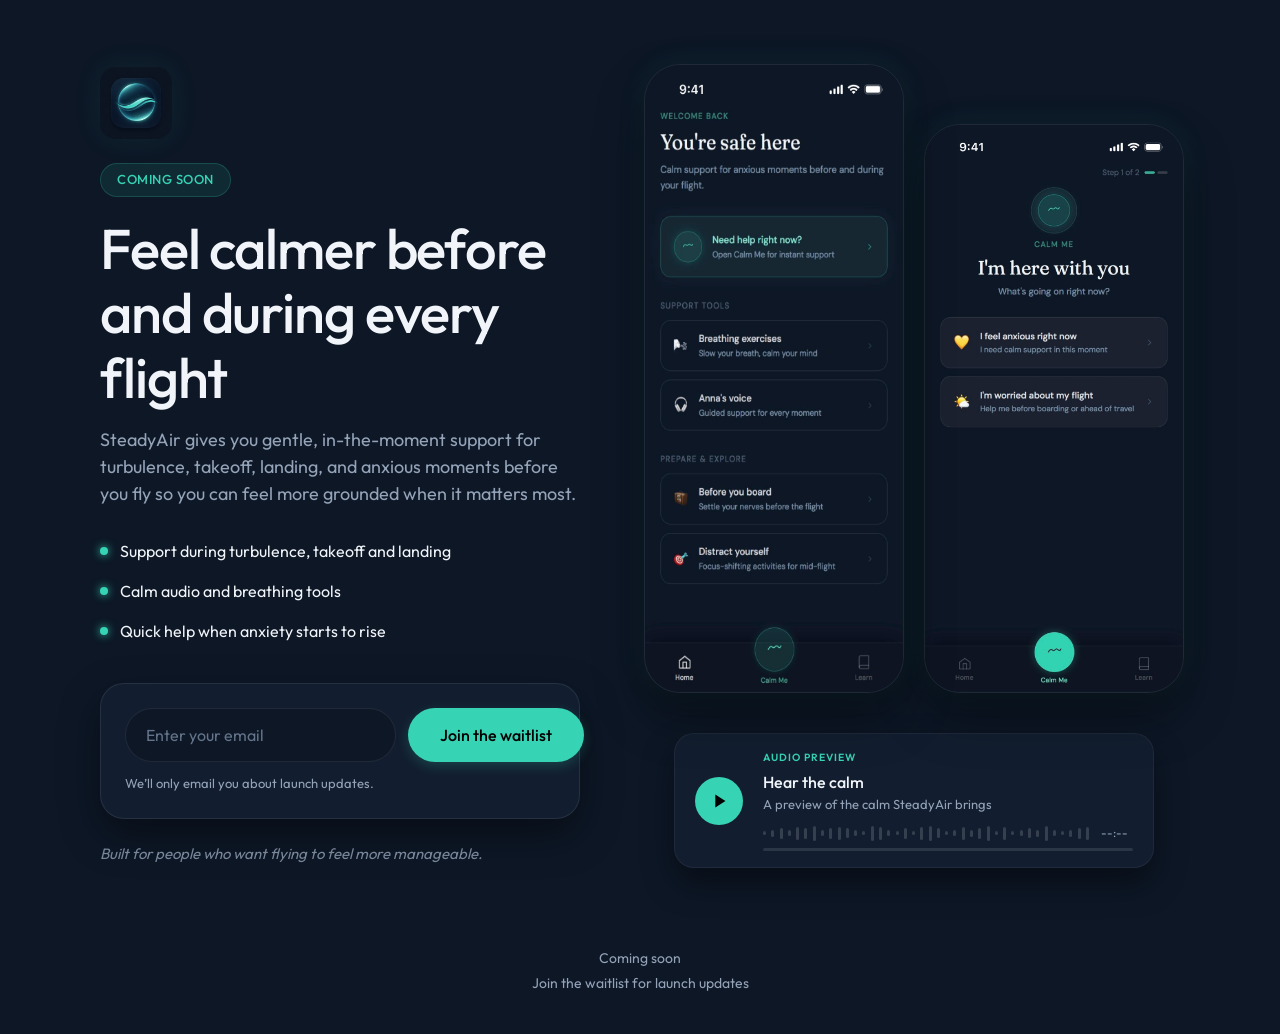
==== index.html @ 243802ed "Add files via upload" ====
<!DOCTYPE html>
<html lang="en">
<head>
    <meta charset="UTF-8">
    <meta name="viewport" content="width=device-width, initial-scale=1.0">
    <title>SteadyAir | Coming Soon</title>
    <meta name="description" content="Calm support for fear of flying. Join the waitlist for launch updates.">
    <link href="https://fonts.googleapis.com/css2?family=Outfit:wght@300;400;500;600&display=swap" rel="stylesheet">
    <link rel="stylesheet" href="style.css">
    <link rel="icon" type="image/png" href="assets/logo.png">
</head>
<body>
    <div class="page-wrapper">
        <main class="main-content">
            <section class="hero-content">
                <img src="assets/logo.png" alt="SteadyAir Logo" class="logo">
                <span class="badge">Coming soon</span>
                <h1>Feel calmer before and during every flight</h1>
                <p class="subtitle">SteadyAir gives you gentle, in-the-moment support for turbulence, takeoff, landing, and anxious moments before you fly so you can feel more grounded when it matters most.</p>
                
                <div class="feature-highlights">
                    <div class="feature-item" id="feature-support">
                        <div class="dot"></div>
                        <span>Support during turbulence, takeoff and landing</span>
                    </div>
                    <div class="feature-item">
                        <div class="dot"></div>
                        <span>Calm audio and breathing tools</span>
                    </div>
                    <div class="feature-item">
                        <div class="dot"></div>
                        <span>Quick help when anxiety starts to rise</span>
                    </div>
                </div>

                <div class="waitlist-card">
                    <form class="waitlist-form" name="Waitlist" method="POST" data-netlify="true">
                        <input type="email" name="email" placeholder="Enter your email" required class="email-input">
                        <button type="submit" class="btn btn-primary">Join the waitlist</button>
                    </form>
                    <p class="privacy-text">We’ll only email you about launch updates.</p>
                </div>
                
                <p class="trust-copy">Built for people who want flying to feel more manageable.</p>
            </section>
            
            <section class="hero-visual">
                <div class="mockup-container">
                    <img src="assets/app-preview-1.png" alt="SteadyAir App Preview - Calm Support" class="app-mockup">
                    <img src="assets/app-preview-2.png" alt="SteadyAir App Preview - Grounding Exercises" class="app-mockup offset">
                </div>
                
                <div class="audio-preview-card" id="audioCard">
                    <audio id="steadyAudio" crossorigin="anonymous" preload="metadata" src="https://raw.githubusercontent.com/f748y5mxq8-web/Anna.audio/main/anna%20update2.mp3"></audio>
                    
                    <button class="play-btn" id="previewPlayBtn" aria-label="Play audio preview">
                        <svg viewBox="0 0 24 24" width="22" height="22" fill="currentColor">
                            <path d="M8 5v14l11-7z" id="playIconPath"/>
                        </svg>
                    </button>
                    
                    <div class="audio-details">
                        <div class="audio-text">
                            <span class="audio-label">AUDIO PREVIEW</span>
                            <h4>Hear the calm</h4>
                            <p>A preview of the calm SteadyAir brings</p>
                        </div>
                        
                        <div class="audio-track">
                            <div class="audio-visualizer" id="audioVisualizer">
                                <span class="bar"></span><span class="bar"></span><span class="bar"></span><span class="bar"></span><span class="bar"></span>
                                <span class="bar"></span><span class="bar"></span><span class="bar"></span><span class="bar"></span><span class="bar"></span>
                                <span class="bar"></span><span class="bar"></span><span class="bar"></span><span class="bar"></span><span class="bar"></span>
                                <span class="bar"></span><span class="bar"></span><span class="bar"></span><span class="bar"></span><span class="bar"></span>
                                <span class="bar"></span><span class="bar"></span><span class="bar"></span><span class="bar"></span><span class="bar"></span>
                                <span class="bar"></span><span class="bar"></span><span class="bar"></span><span class="bar"></span><span class="bar"></span>
                                <span class="bar"></span><span class="bar"></span><span class="bar"></span><span class="bar"></span><span class="bar"></span>
                                <span class="bar"></span><span class="bar"></span><span class="bar"></span><span class="bar"></span><span class="bar"></span>
                            </div>
                            <span class="audio-time" id="audioTimeDisplay">--:--</span>
                        </div>
                        <div class="audio-progress-bar">
                            <div class="audio-progress-fill" id="audioProgress"></div>
                        </div>
                    </div>
                </div>
            </section>
        </main>
        
        <footer class="footer">
            <p>Coming soon</p>
            <p>Join the waitlist for launch updates</p>
        </footer>
    <div class="exit-modal-overlay" id="exitModal">
        <div class="exit-modal-card">
            <h3>Before you go</h3>
            <p>Be first to know when SteadyAir launches.</p>
            <form class="exit-form-wrapper" name="Exit Intent" method="POST" data-netlify="true">
                <input type="email" name="email" placeholder="Enter your email" required>
                <button type="submit" class="btn btn-primary">Join the waitlist</button>
            </form>
            <button class="btn-not-now" id="btnNotNow">Not now</button>
        </div>
    </div>

    <script>
        const playBtn = document.getElementById('previewPlayBtn');
        const playIconPath = document.getElementById('playIconPath');
        const progressFill = document.getElementById('audioProgress');
        const audioEl = document.getElementById('steadyAudio');
        const timeDisplay = document.getElementById('audioTimeDisplay');
        const audioCard = document.getElementById('audioCard');
        const visualizerBars = document.querySelectorAll('#audioVisualizer .bar');

        let audioCtx;
        let analyser;
        let dataArray;
        let isAudioSetup = false;

        function initAudio() {
            if (isAudioSetup) return;
            audioCtx = new (window.AudioContext || window.webkitAudioContext)();
            analyser = audioCtx.createAnalyser();
            analyser.fftSize = 128; 
            analyser.smoothingTimeConstant = 0.85; 

            const source = audioCtx.createMediaElementSource(audioEl);
            source.connect(analyser);
            analyser.connect(audioCtx.destination);

            dataArray = new Uint8Array(analyser.frequencyBinCount);
            isAudioSetup = true;
            renderVisualizer();
        }

        function renderVisualizer() {
            requestAnimationFrame(renderVisualizer);
            if (!analyser || audioEl.paused) return;

            analyser.getByteFrequencyData(dataArray);
            const numBars = visualizerBars.length;
            const binStep = Math.max(1, Math.floor(30 / numBars)); 

            for (let i = 0; i < numBars; i++) {
                const dataVal = dataArray[i * binStep] || 0;
                const percent = Math.min(dataVal / 180, 1) ** 0.9;
                const minHeight = 4;
                const maxHeight = 28;
                const scaledHeight = minHeight + (percent * (maxHeight - minHeight));
                
                visualizerBars[i].style.height = `${scaledHeight}px`;
            }
        }

        function resetVisualizer() {
            visualizerBars.forEach(bar => bar.style.height = '');
        }

        // Gracefully format remaining audio playback seconds
        function formatTime(seconds) {
            if (isNaN(seconds) || !isFinite(seconds)) return "--:--";
            const m = Math.floor(seconds / 60);
            const s = Math.floor(seconds % 60);
            return m + ':' + (s < 10 ? '0' : '') + s;
        }

        // Set duration display initially upon grabbing audio metadata
        audioEl.addEventListener('loadedmetadata', () => {
            timeDisplay.textContent = formatTime(audioEl.duration);
        });

        // Continuously update progress bar UI and remaining playback time string
        audioEl.addEventListener('timeupdate', () => {
            if (audioEl.duration) {
                const progressPercent = (audioEl.currentTime / audioEl.duration) * 100;
                progressFill.style.width = progressPercent + '%';
                
                const remaining = audioEl.duration - audioEl.currentTime;
                timeDisplay.textContent = formatTime(Math.max(0, remaining));
            }
        });

        // Trigger UI reset when preview stream finishes
        audioEl.addEventListener('ended', () => {
            playIconPath.setAttribute('d', 'M8 5v14l11-7z');
            progressFill.style.width = '0%';
            timeDisplay.textContent = formatTime(audioEl.duration);
            audioCard.classList.remove('playing');
            resetVisualizer();
        });

        // Handle Play/Pause toggles correctly 
        playBtn.addEventListener('click', () => {
            initAudio();
            if (audioCtx && audioCtx.state === 'suspended') {
                audioCtx.resume();
            }

            if (audioEl.paused) {
                audioEl.play();
                // Update shape to "Pause" icon & trigger visualizer animations
                playIconPath.setAttribute('d', 'M6 19h4V5H6v14zm8-14v14h4V5h-4z');
                audioCard.classList.add('playing');
            } else {
                audioEl.pause();
                // Update shape to "Play" icon & pause animations
                playIconPath.setAttribute('d', 'M8 5v14l11-7z');
                audioCard.classList.remove('playing');
                resetVisualizer();
            }
        });

        // Exit Intent Modal Logic
        const exitModal = document.getElementById('exitModal');
        const btnNotNow = document.getElementById('btnNotNow');
        
        const showExitModal = () => {
            if (!sessionStorage.getItem('steadyAirExitShown')) {
                exitModal.classList.add('show');
                sessionStorage.setItem('steadyAirExitShown', 'true');
            }
        };

        const hideExitModal = () => {
            exitModal.classList.remove('show');
        };

        // Trigger intercept on smooth desktop mouse leave out of the top page frame  
        document.addEventListener('mouseleave', (e) => {
            if (e.clientY < 5) {
                showExitModal();
            }
        });

        // Gentle close flows
        btnNotNow.addEventListener('click', hideExitModal);
        exitModal.addEventListener('click', (e) => {
            // allows closing when user taps the blurry background overlay
            if (e.target === exitModal) {
                hideExitModal();
            }
        });
    </script>
</body>
</html>
---- style.css ----
/* RESET & CSS VARIABLES */
:root {
    --bg-main: #0D1726;
    --bg-card: #121E30;
    --text-main: #F1F5F9;
    --text-muted: #94A3B8;
    --accent: #36D3B4;
    --accent-hover: #2BB59A;
    --border: rgba(255, 255, 255, 0.08);
    
    --font-family: 'Outfit', -apple-system, BlinkMacSystemFont, sans-serif;
    
    --radius-md: 16px;
    --radius-lg: 24px;
    --radius-pill: 100px;
    
    --shadow-soft: 0 16px 40px rgba(0, 0, 0, 0.4);
    --shadow-glow: 0 0 30px rgba(54, 211, 180, 0.08);
}

* {
    margin: 0;
    padding: 0;
    box-sizing: border-box;
}

body {
    font-family: var(--font-family);
    background-color: var(--bg-main);
    color: var(--text-main);
    line-height: 1.5;
    -webkit-font-smoothing: antialiased;
    min-height: 100vh;
}

.page-wrapper {
    display: flex;
    flex-direction: column;
    align-items: center;
    max-width: 1280px;
    margin: 0 auto;
    padding: 40px 20px 32px;
    min-height: 100vh;
}

@media (min-width: 768px) {
    .page-wrapper {
        padding: 56px 32px 40px;
    }
}

@media (min-width: 992px) {
    .page-wrapper {
        padding: 64px 24px 40px;
    }
}

/* MAIN CONTENT */
.main-content {
    display: grid;
    grid-template-columns: 1fr;
    gap: 48px;
    width: 100%;
    max-width: 1080px;
    align-items: center;
    margin: auto 0;
}

@media (min-width: 992px) {
    .main-content {
        grid-template-columns: 1fr 1fr;
        gap: 64px;
    }
}

/* HERO LEFT COLUMN */
.hero-content {
    display: flex;
    flex-direction: column;
    align-items: center;
    text-align: center;
}

@media (min-width: 992px) {
    .hero-content {
        align-items: flex-start;
        text-align: left;
    }
}

.logo {
    width: 72px;
    height: 72px;
    border-radius: 16px;
    box-shadow: var(--shadow-glow);
    object-fit: cover;
    margin-bottom: 24px;
}

.badge {
    background-color: rgba(54, 211, 180, 0.1);
    color: var(--accent);
    padding: 6px 16px;
    border-radius: var(--radius-pill);
    font-size: 0.8125rem;
    font-weight: 500;
    margin-bottom: 20px;
    letter-spacing: 0.5px;
    text-transform: uppercase;
    border: 1px solid rgba(54, 211, 180, 0.2);
}

h1 {
    font-size: 2.25rem;
    font-weight: 500;
    margin-bottom: 16px;
    line-height: 1.15;
    letter-spacing: -0.02em;
}

@media (min-width: 500px) {
    h1 {
        font-size: 2.75rem;
    }
}

@media (min-width: 992px) {
    h1 {
        font-size: 3.5rem;
    }
}

.subtitle {
    font-size: 1.125rem;
    color: var(--text-muted);
    margin-bottom: 32px;
    max-width: 500px;
}

/* FEATURE HIGHLIGHTS */
.feature-highlights {
    display: flex;
    flex-direction: column;
    align-items: flex-start; /* Keep items flush left sequentially */
    gap: 16px;
    width: fit-content; /* Ensure block boundary hugs the list natively */
    max-width: 480px;
    margin: 0 auto 40px; /* Center the entire bounding box perfectly */
}

@media (min-width: 992px) {
    .feature-highlights {
        align-items: flex-start;
        margin: 0 0 40px 0;
    }
}

.feature-item {
    display: flex;
    align-items: center;
    justify-content: flex-start; /* Secure left-align flush for bullets */
    text-align: left;
    gap: 12px;
}

@media (max-width: 991px) {
    #feature-support {
        order: 3;
    }
}

@media (min-width: 992px) {
    .feature-item {
        justify-content: flex-start;
        text-align: left;
    }
}

.dot {
    width: 8px;
    height: 8px;
    background-color: var(--accent);
    border-radius: 50%;
    box-shadow: 0 0 8px var(--accent);
    flex-shrink: 0;
}

.feature-item span {
    font-size: 1rem;
    color: var(--text-main);
}

/* WAITLIST FORM */
.waitlist-card {
    background-color: var(--bg-card);
    padding: 24px;
    border-radius: var(--radius-lg);
    border: 1px solid var(--border);
    width: 100%;
    max-width: 480px;
    margin: 0 auto 24px; /* Centers card perfectly */
    box-shadow: var(--shadow-soft);
    text-align: center; /* Enforce text center */
}

@media (min-width: 992px) {
    .waitlist-card {
        text-align: left;
    }
}

.waitlist-form {
    display: flex;
    flex-direction: column;
    gap: 12px;
    margin-bottom: 12px;
}

@media (min-width: 500px) {
    .waitlist-form {
        flex-direction: row;
    }
}

.email-input {
    flex-grow: 1;
    background-color: var(--bg-main);
    border: 1px solid var(--border);
    color: var(--text-main);
    padding: 16px 20px;
    border-radius: var(--radius-pill);
    font-family: var(--font-family);
    font-size: 1rem;
    outline: none;
    transition: border-color 0.3s;
}

.email-input:focus {
    border-color: var(--accent);
}

.email-input::placeholder {
    color: #64748B;
}

.btn {
    padding: 16px 32px;
    border-radius: var(--radius-pill);
    font-size: 1rem;
    font-weight: 500;
    font-family: var(--font-family);
    cursor: pointer;
    border: none;
    transition: all 0.3s ease;
    white-space: nowrap;
}

.btn-primary {
    background-color: var(--accent);
    color: #000000;
    box-shadow: 0 4px 12px rgba(54, 211, 180, 0.2);
}

.btn-primary:hover {
    background-color: var(--accent-hover);
    transform: translateY(-2px);
    box-shadow: 0 6px 16px rgba(54, 211, 180, 0.3);
}

.privacy-text {
    font-size: 0.8125rem;
    color: var(--text-muted);
}

.trust-copy {
    font-size: 0.9375rem;
    color: var(--text-muted);
    font-style: italic;
    opacity: 0.8;
}

/* RIGHT COLUMN VISUALS */
.hero-visual {
    display: flex;
    flex-direction: column;
    align-items: center;
    position: relative;
    width: 100%;
}

/* AUDIO PREVIEW CARD */
.audio-preview-card {
    background-color: var(--bg-card);
    padding: 16px 20px;
    border-radius: 20px;
    border: 1px solid rgba(255, 255, 255, 0.05); /* very subtle */
    margin-top: 40px;
    width: 100%;
    max-width: 480px; /* Widened to natively match and anchor against waitlist left form boundaries natively */
    box-shadow: 0 16px 32px rgba(0,0,0,0.4);
    display: flex;
    flex-direction: row; 
    align-items: center;
    gap: 20px;
    transition: box-shadow 0.3s, border-color 0.3s;
}

.audio-preview-card.playing {
    box-shadow: 0 16px 40px rgba(54, 211, 180, 0.15); /* subtle glow when active */
    border-color: rgba(54, 211, 180, 0.3);
}

.play-btn {
    width: 48px;
    height: 48px;
    border-radius: 50%;
    background-color: var(--accent);
    color: #000;
    border: none;
    display: flex;
    align-items: center;
    justify-content: center;
    cursor: pointer;
    transition: transform 0.2s, background-color 0.2s, box-shadow 0.2s;
    flex-shrink: 0;
}

.audio-preview-card.playing .play-btn {
    box-shadow: 0 0 12px var(--accent);
}

.play-btn:hover {
    transform: scale(1.05);
    background-color: var(--accent-hover);
}

.audio-details {
    display: flex;
    flex-direction: column;
    flex-grow: 1;
    overflow: hidden;
}

.audio-text {
    margin-bottom: 12px;
}

.audio-label {
    font-size: 0.65rem;
    font-weight: 600;
    color: var(--accent);
    letter-spacing: 1px;
    display: block;
    margin-bottom: 4px;
}

.audio-text h4 {
    font-size: 1rem;
    font-weight: 500;
    margin-bottom: 2px;
    color: var(--text-main);
}

.audio-text p {
    font-size: 0.8125rem;
    color: var(--text-muted);
    line-height: 1.3;
}

.audio-track {
    display: flex;
    align-items: center;
    gap: 12px;
    margin-bottom: 6px;
}

/* Audio Mobile Centering */
@media (max-width: 600px) {
    .audio-preview-card {
        flex-direction: column;
        text-align: center;
        padding: 24px;
        gap: 16px;
    }
    .audio-details {
        align-items: center;
        width: 100%;
    }
    .audio-track {
        width: 100%;
    }
    .audio-progress-bar {
        width: 100%;
    }
}

.audio-visualizer {
    display: flex;
    align-items: center;
    justify-content: space-between; /* Stretches nodes natively utilizing available flex bounds */
    height: 16px;
    flex-grow: 1;
    gap: 2px;
}

.bar {
    width: 3px;
    flex-shrink: 0;
    background-color: rgba(255, 255, 255, 0.15);
    border-radius: 2px;
    transition: height 0.1s ease, background-color 0.2s;
    height: 4px; 
}

.bar:nth-child(2n) { height: 7px; }
.bar:nth-child(3n) { height: 11px; }
.bar:nth-child(4n) { height: 6px; }
.bar:nth-child(5n) { height: 13px; }
.bar:nth-child(7n) { height: 15px; }
.bar:nth-child(11n) { height: 10px; }

.audio-preview-card.playing .bar {
    background-color: var(--accent);
    /* JS Web Audio API overrides heights seamlessly */
}

.audio-time {
    font-size: 0.75rem;
    color: var(--text-muted);
    font-variant-numeric: tabular-nums;
    min-width: 32px;
}

.audio-progress-bar {
    width: 100%;
    height: 3px;
    background-color: rgba(255, 255, 255, 0.1);
    border-radius: 2px;
    overflow: hidden;
}

.audio-progress-fill {
    height: 100%;
    width: 0%;
    background-color: var(--accent);
    border-radius: 2px;
    transition: width 0.1s linear;
}

.mockup-container {
    display: flex;
    justify-content: center;
    gap: 20px;
    position: relative;
    max-width: 100%;
}

/* EXIT INTENT MODAL */
.exit-modal-overlay {
    position: fixed;
    top: 0;
    left: 0;
    width: 100vw;
    height: 100vh;
    background-color: rgba(13, 23, 38, 0.85); /* Deep navy blur filter overlay */
    backdrop-filter: blur(12px);
    -webkit-backdrop-filter: blur(12px);
    z-index: 1000;
    display: flex;
    align-items: center;
    justify-content: center;
    opacity: 0;
    visibility: hidden;
    transition: opacity 0.4s ease, visibility 0.4s ease;
}

.exit-modal-overlay.show {
    opacity: 1;
    visibility: visible;
}

.exit-modal-card {
    background-color: var(--bg-card);
    padding: 40px;
    border-radius: 24px;
    border: 1px solid rgba(255, 255, 255, 0.08); /* slight glassmorphism */
    max-width: 400px;
    width: 90%;
    box-shadow: 0 32px 64px rgba(0,0,0,0.6), 0 0 40px rgba(54, 211, 180, 0.08);
    text-align: center;
    transform: translateY(24px) scale(0.96);
    transition: transform 0.4s cubic-bezier(0.175, 0.885, 0.32, 1.275);
}

.exit-modal-overlay.show .exit-modal-card {
    transform: translateY(0) scale(1);
}

.exit-modal-card h3 {
    font-size: 1.5rem;
    color: var(--text-main);
    margin-bottom: 12px;
}

.exit-modal-card p {
    font-size: 1rem;
    color: var(--text-muted);
    margin-bottom: 32px;
    line-height: 1.4;
}

.exit-form-wrapper {
    display: flex;
    flex-direction: column;
    gap: 16px;
}

.exit-form-wrapper input {
    width: 100%;
    padding: 16px 24px;
    border-radius: var(--radius-pill);
    border: 1px solid var(--border);
    background-color: rgba(255, 255, 255, 0.03);
    color: var(--text-main);
    font-size: 1rem;
    transition: border-color var(--transition-fast), background-color var(--transition-fast);
}

.exit-form-wrapper input:focus {
    outline: none;
    border-color: var(--accent);
    background-color: rgba(255, 255, 255, 0.06);
}

.exit-form-wrapper button[type="submit"] {
    width: 100%;
    justify-content: center;
}

.btn-not-now {
    margin-top: 24px;
    background: none;
    border: none;
    color: var(--text-muted);
    font-size: 0.9375rem;
    cursor: pointer;
    transition: color 0.2s, background-color 0.2s;
    padding: 8px 24px;
    border-radius: var(--radius-pill);
}

.btn-not-now:hover {
    color: var(--text-main);
    background-color: rgba(255,255,255,0.05);
}

.app-mockup {
    width: 230px;
    height: auto;
    border-radius: 32px;
    box-shadow: 0 24px 48px rgba(0, 0, 0, 0.4), var(--shadow-glow);
    border: 1px solid rgba(255, 255, 255, 0.08); /* Thin premium stroke instead of bulky solid border */
    z-index: 2;
    display: block;
}

.app-mockup.offset {
    margin-top: 60px;
    z-index: 1;
}

@media (min-width: 992px) {
    .app-mockup {
        width: 260px;
        border-radius: 36px;
    }
}

@media (max-width: 600px) {
    .app-mockup {
        width: 160px;
        border-radius: 20px;
    }
    .app-mockup.offset {
        margin-top: 40px;
    }
    .mockup-container {
        gap: 12px;
    }
}

@media (max-width: 380px) {
    .app-mockup {
        width: 140px;
    }
    .app-mockup.offset {
        margin-top: 32px;
    }
}

/* FOOTER */
.footer {
    margin-top: auto;
    padding-top: 80px;
    display: flex;
    flex-direction: column;
    align-items: center;
    gap: 4px;
    color: var(--text-muted);
    font-size: 0.875rem;
}
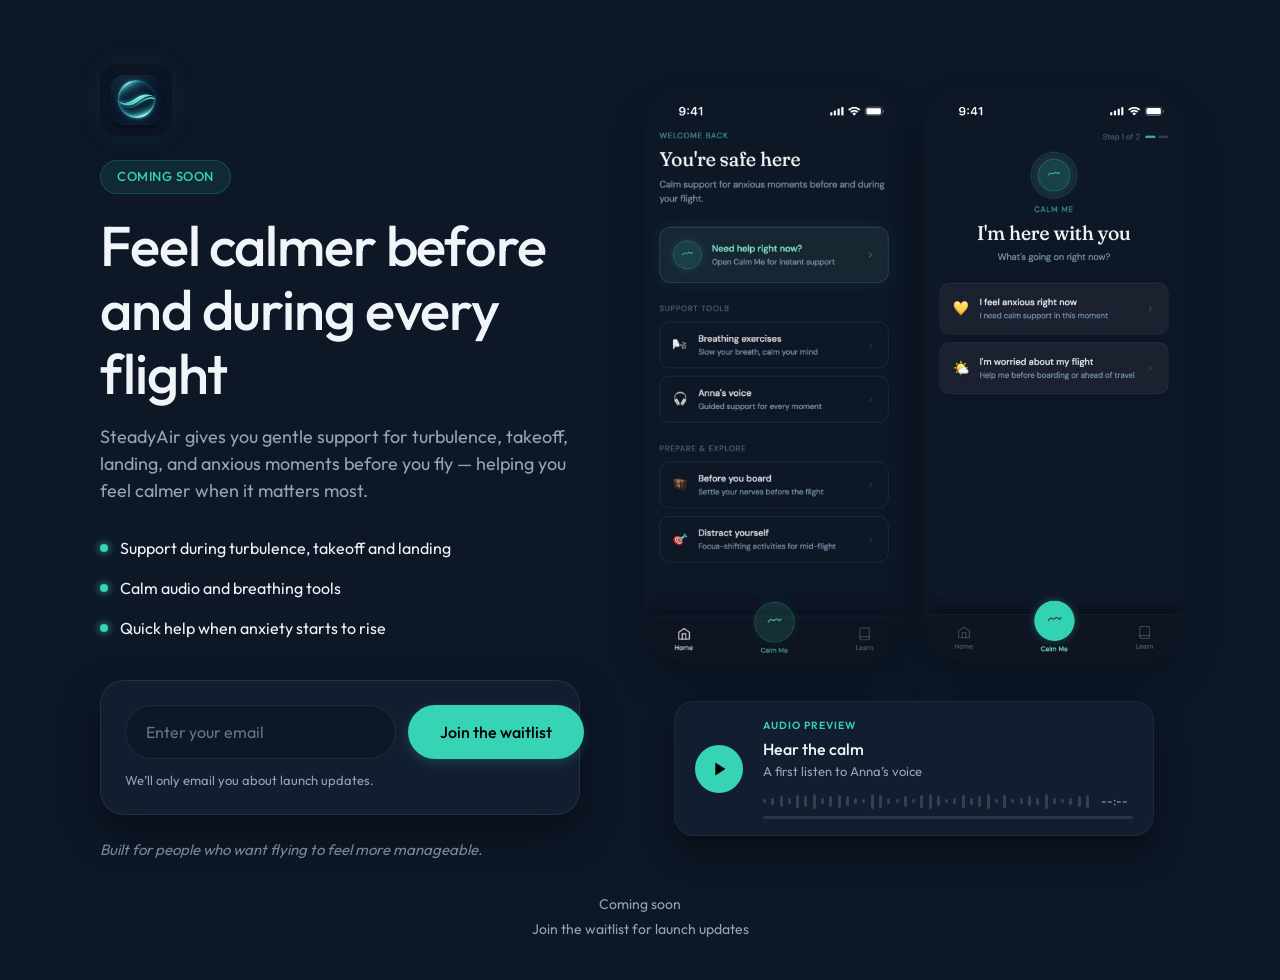
==== commit f0d9b910: "Add files via upload" ====
--- a/index.html
+++ b/index.html
@@ -5,6 +5,17 @@
     <meta name="viewport" content="width=device-width, initial-scale=1.0">
     <title>SteadyAir | Coming Soon</title>
     <meta name="description" content="Calm support for fear of flying. Join the waitlist for launch updates.">
+    
+    <!-- Open Graph / Social Sharing Meta Tags -->
+    <meta property="og:title" content="SteadyAir | Coming Soon">
+    <meta property="og:description" content="Calm support for fear of flying. Join the waitlist for launch updates.">
+    <meta property="og:image" content="https://steadyair.netlify.app/assets/logo.png">
+    <meta property="og:url" content="https://steadyair.netlify.app/">
+    
+    <meta name="twitter:card" content="summary_large_image">
+    <meta name="twitter:title" content="SteadyAir | Coming Soon">
+    <meta name="twitter:description" content="Calm support for fear of flying. Join the waitlist for launch updates.">
+    <meta name="twitter:image" content="https://steadyair.netlify.app/assets/logo.png">
     <link href="https://fonts.googleapis.com/css2?family=Outfit:wght@300;400;500;600&display=swap" rel="stylesheet">
     <link rel="stylesheet" href="style.css">
     <link rel="icon" type="image/png" href="assets/logo.png">
@@ -16,7 +27,7 @@
                 <img src="assets/logo.png" alt="SteadyAir Logo" class="logo">
                 <span class="badge">Coming soon</span>
                 <h1>Feel calmer before and during every flight</h1>
-                <p class="subtitle">SteadyAir gives you gentle, in-the-moment support for turbulence, takeoff, landing, and anxious moments before you fly so you can feel more grounded when it matters most.</p>
+                <p class="subtitle">SteadyAir gives you gentle support for turbulence, takeoff, landing, and anxious moments before you fly — helping you feel calmer when it matters most.</p>
                 
                 <div class="feature-highlights">
                     <div class="feature-item" id="feature-support">
@@ -34,7 +45,8 @@
                 </div>
 
                 <div class="waitlist-card">
-                    <form class="waitlist-form" name="Waitlist" method="POST" data-netlify="true">
+                    <form class="waitlist-form" name="Waitlist" method="POST" data-netlify="true" action="/success.html">
+                        <input type="hidden" name="form-name" value="Waitlist">
                         <input type="email" name="email" placeholder="Enter your email" required class="email-input">
                         <button type="submit" class="btn btn-primary">Join the waitlist</button>
                     </form>
@@ -63,7 +75,7 @@
                         <div class="audio-text">
                             <span class="audio-label">AUDIO PREVIEW</span>
                             <h4>Hear the calm</h4>
-                            <p>A preview of the calm SteadyAir brings</p>
+                            <p>A first listen to Anna’s voice</p>
                         </div>
                         
                         <div class="audio-track">
@@ -95,7 +107,8 @@
         <div class="exit-modal-card">
             <h3>Before you go</h3>
             <p>Be first to know when SteadyAir launches.</p>
-            <form class="exit-form-wrapper" name="Exit Intent" method="POST" data-netlify="true">
+            <form class="exit-form-wrapper" name="Waitlist" method="POST" data-netlify="true" action="/success.html">
+                <input type="hidden" name="form-name" value="Waitlist">
                 <input type="email" name="email" placeholder="Enter your email" required>
                 <button type="submit" class="btn btn-primary">Join the waitlist</button>
             </form>
--- a/style.css
+++ b/style.css
@@ -163,12 +163,6 @@
     gap: 12px;
 }
 
-@media (max-width: 991px) {
-    #feature-support {
-        order: 3;
-    }
-}
-
 @media (min-width: 992px) {
     .feature-item {
         justify-content: flex-start;
@@ -374,23 +368,28 @@
     margin-bottom: 6px;
 }
 
-/* Audio Mobile Centering */
+/* Compact Audio Preview on Mobile */
 @media (max-width: 600px) {
     .audio-preview-card {
-        flex-direction: column;
-        text-align: center;
-        padding: 24px;
+        flex-direction: row;
+        padding: 16px;
         gap: 16px;
+        margin-top: 32px;
     }
     .audio-details {
-        align-items: center;
+        align-items: flex-start;
+        text-align: left;
         width: 100%;
     }
-    .audio-track {
-        width: 100%;
-    }
-    .audio-progress-bar {
-        width: 100%;
+    .play-btn {
+        width: 44px;
+        height: 44px;
+    }
+    .audio-text h4 {
+        font-size: 0.9375rem;
+    }
+    .audio-text p {
+        font-size: 0.75rem;
     }
 }
 
@@ -557,32 +556,23 @@
 .app-mockup {
     width: 230px;
     height: auto;
-    border-radius: 32px;
-    box-shadow: 0 24px 48px rgba(0, 0, 0, 0.4), var(--shadow-glow);
-    border: 1px solid rgba(255, 255, 255, 0.08); /* Thin premium stroke instead of bulky solid border */
+    border-radius: 36px;
+    box-shadow: 0 20px 40px rgba(0, 0, 0, 0.2); /* Soft depth only, removed neon glow rim */
     z-index: 2;
     display: block;
 }
 
-.app-mockup.offset {
-    margin-top: 60px;
-    z-index: 1;
-}
-
 @media (min-width: 992px) {
     .app-mockup {
         width: 260px;
-        border-radius: 36px;
+        border-radius: 40px;
     }
 }
 
 @media (max-width: 600px) {
     .app-mockup {
         width: 160px;
-        border-radius: 20px;
-    }
-    .app-mockup.offset {
-        margin-top: 40px;
+        border-radius: 28px;
     }
     .mockup-container {
         gap: 12px;
@@ -593,15 +583,12 @@
     .app-mockup {
         width: 140px;
     }
-    .app-mockup.offset {
-        margin-top: 32px;
-    }
 }
 
 /* FOOTER */
 .footer {
     margin-top: auto;
-    padding-top: 80px;
+    padding-top: 32px;
     display: flex;
     flex-direction: column;
     align-items: center;
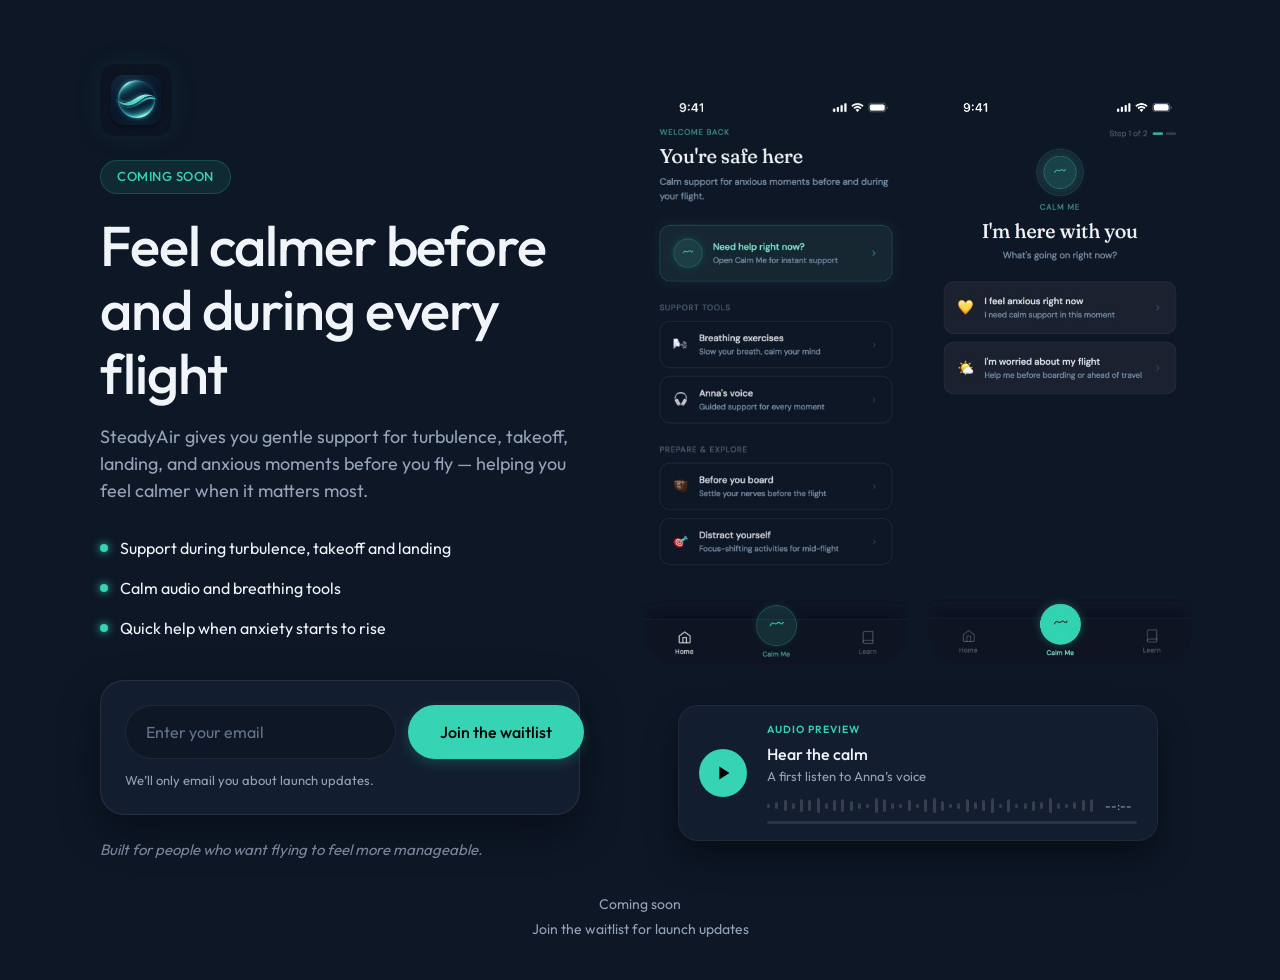
==== commit 88b4b7d9: "Add files via upload" ====
--- a/index.html
+++ b/index.html
@@ -59,7 +59,7 @@
             <section class="hero-visual">
                 <div class="mockup-container">
                     <img src="assets/app-preview-1.png" alt="SteadyAir App Preview - Calm Support" class="app-mockup">
-                    <img src="assets/app-preview-2.png" alt="SteadyAir App Preview - Grounding Exercises" class="app-mockup offset">
+                    <img src="assets/app-preview-2.png" alt="SteadyAir App Preview - Grounding Exercises" class="app-mockup">
                 </div>
                 
                 <div class="audio-preview-card" id="audioCard">
--- a/style.css
+++ b/style.css
@@ -554,25 +554,22 @@
 }
 
 .app-mockup {
-    width: 230px;
-    height: auto;
-    border-radius: 36px;
-    box-shadow: 0 20px 40px rgba(0, 0, 0, 0.2); /* Soft depth only, removed neon glow rim */
+    height: 520px;
+    width: auto;
+    object-fit: contain;
     z-index: 2;
     display: block;
 }
 
 @media (min-width: 992px) {
     .app-mockup {
-        width: 260px;
-        border-radius: 40px;
+        height: 580px;
     }
 }
 
 @media (max-width: 600px) {
     .app-mockup {
-        width: 160px;
-        border-radius: 28px;
+        height: 380px;
     }
     .mockup-container {
         gap: 12px;
@@ -581,7 +578,7 @@
 
 @media (max-width: 380px) {
     .app-mockup {
-        width: 140px;
+        height: 320px;
     }
 }
 
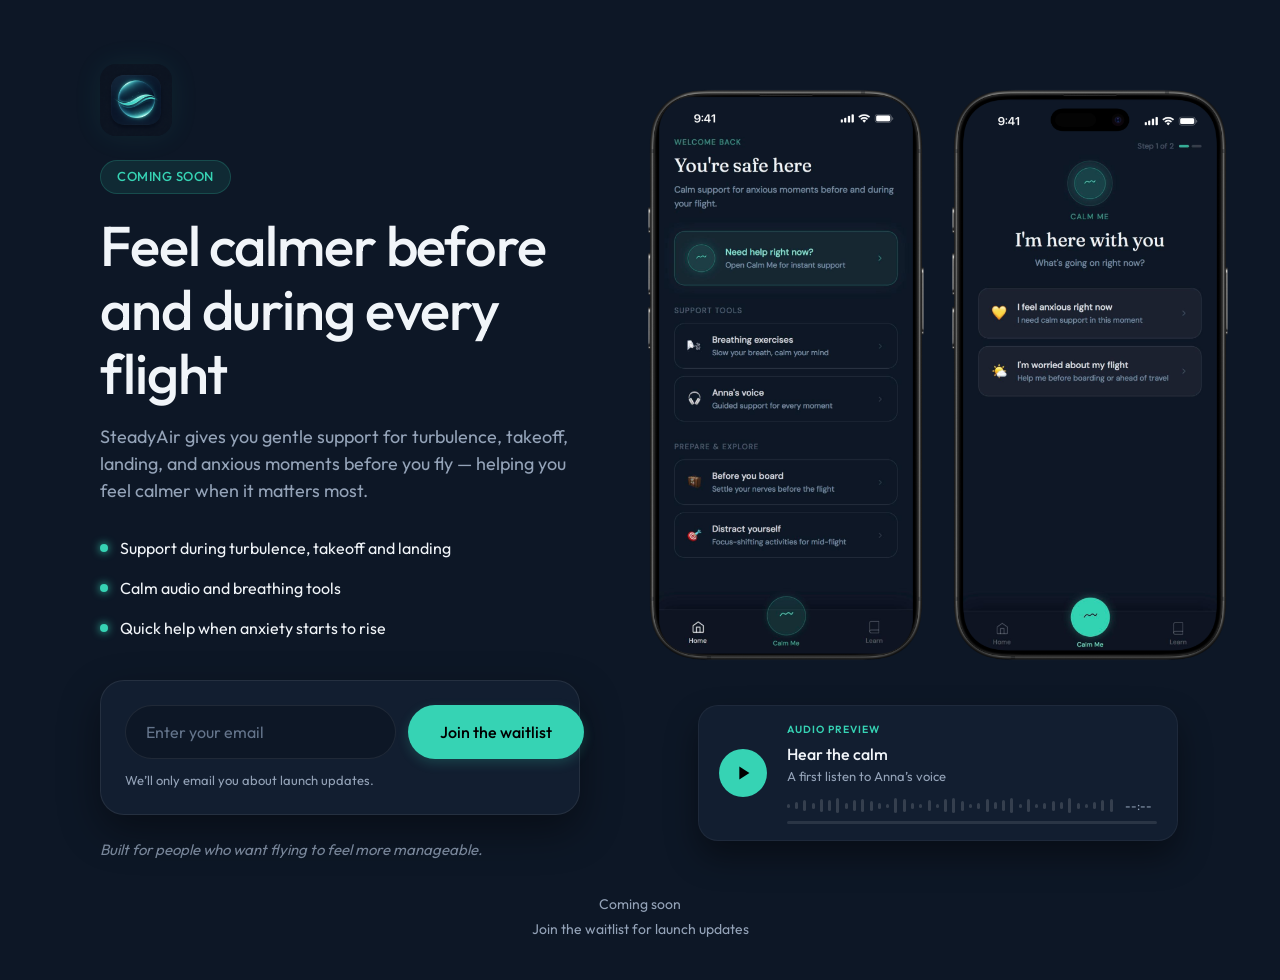
==== commit 4fe52241: "Add files via upload" ====
--- a/index.html
+++ b/index.html
@@ -58,8 +58,8 @@
             
             <section class="hero-visual">
                 <div class="mockup-container">
-                    <img src="assets/app-preview-1.png" alt="SteadyAir App Preview - Calm Support" class="app-mockup">
-                    <img src="assets/app-preview-2.png" alt="SteadyAir App Preview - Grounding Exercises" class="app-mockup">
+                    <img src="assets/app-preview-1-framed.png" alt="SteadyAir App Preview - Calm Support" class="app-mockup">
+                    <img src="assets/app-preview-2-framed.png" alt="SteadyAir App Preview - Grounding Exercises" class="app-mockup">
                 </div>
                 
                 <div class="audio-preview-card" id="audioCard">
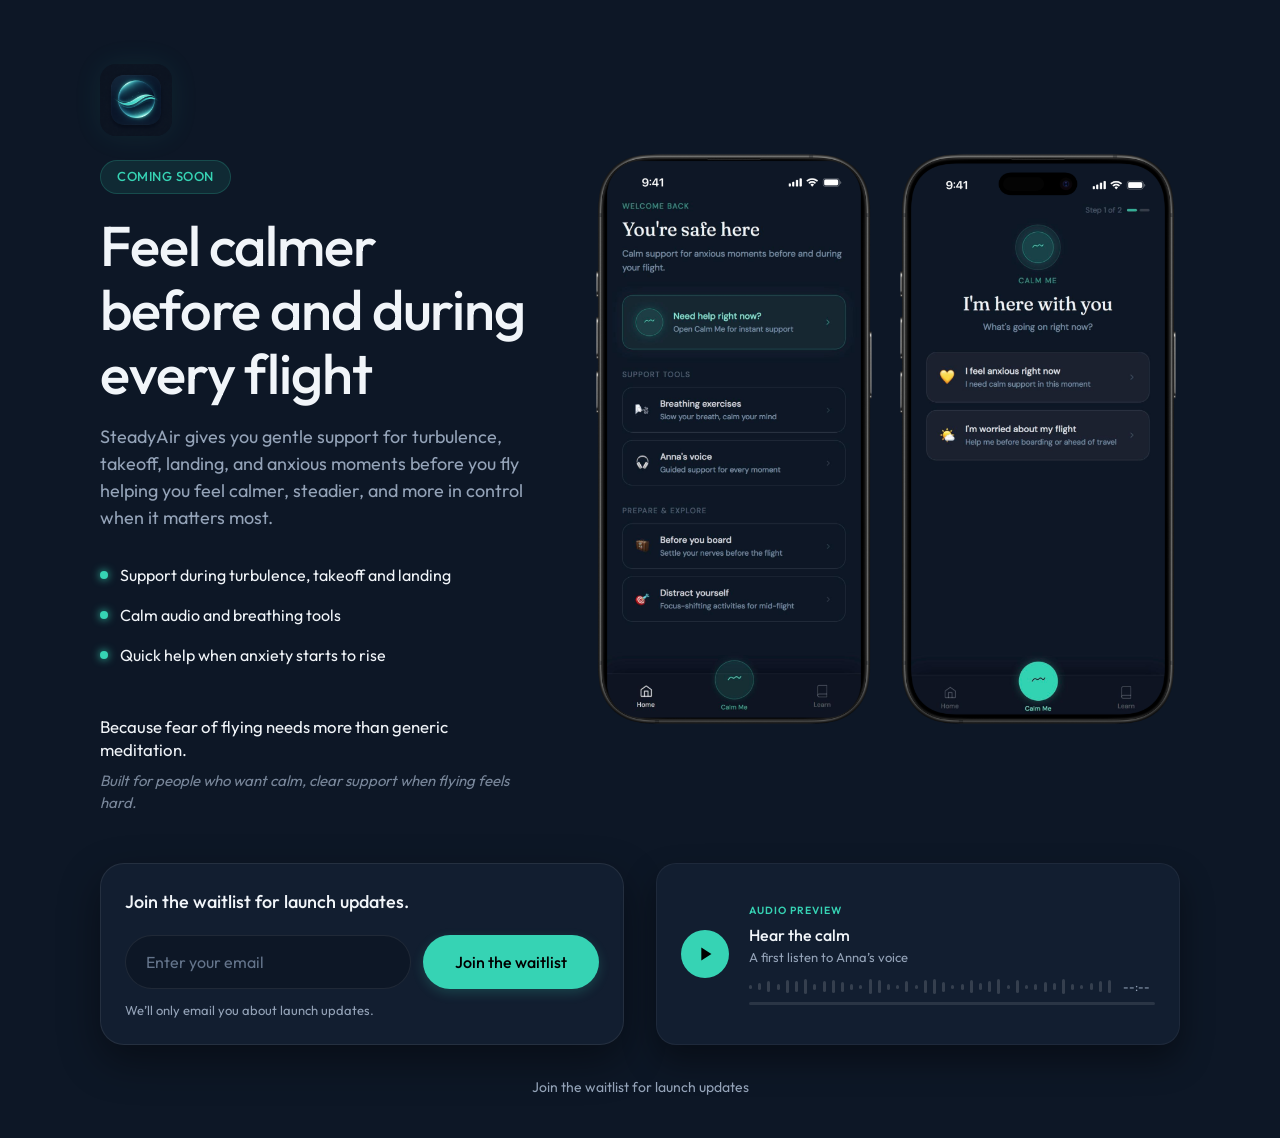
==== commit d6c395f1: "Add files via upload" ====
--- a/index.html
+++ b/index.html
@@ -27,7 +27,7 @@
                 <img src="assets/logo.png" alt="SteadyAir Logo" class="logo">
                 <span class="badge">Coming soon</span>
                 <h1>Feel calmer before and during every flight</h1>
-                <p class="subtitle">SteadyAir gives you gentle support for turbulence, takeoff, landing, and anxious moments before you fly — helping you feel calmer when it matters most.</p>
+                <p class="subtitle">SteadyAir gives you gentle support for turbulence, takeoff, landing, and anxious moments before you fly helping you feel calmer, steadier, and more in control when it matters most.</p>
                 
                 <div class="feature-highlights">
                     <div class="feature-item" id="feature-support">
@@ -44,16 +44,10 @@
                     </div>
                 </div>
 
-                <div class="waitlist-card">
-                    <form class="waitlist-form" name="Waitlist" method="POST" data-netlify="true" action="/success.html">
-                        <input type="hidden" name="form-name" value="Waitlist">
-                        <input type="email" name="email" placeholder="Enter your email" required class="email-input">
-                        <button type="submit" class="btn btn-primary">Join the waitlist</button>
-                    </form>
-                    <p class="privacy-text">We’ll only email you about launch updates.</p>
-                </div>
-                
-                <p class="trust-copy">Built for people who want flying to feel more manageable.</p>
+                <div class="trust-block">
+                    <p class="emotional-line">Because fear of flying needs more than generic meditation.</p>
+                    <p class="trust-copy">Built for people who want calm, clear support when flying feels hard.</p>
+                </div>
             </section>
             
             <section class="hero-visual">
@@ -61,46 +55,57 @@
                     <img src="assets/app-preview-1-framed.png" alt="SteadyAir App Preview - Calm Support" class="app-mockup">
                     <img src="assets/app-preview-2-framed.png" alt="SteadyAir App Preview - Grounding Exercises" class="app-mockup">
                 </div>
-                
-                <div class="audio-preview-card" id="audioCard">
-                    <audio id="steadyAudio" crossorigin="anonymous" preload="metadata" src="https://raw.githubusercontent.com/f748y5mxq8-web/Anna.audio/main/anna%20update2.mp3"></audio>
-                    
-                    <button class="play-btn" id="previewPlayBtn" aria-label="Play audio preview">
-                        <svg viewBox="0 0 24 24" width="22" height="22" fill="currentColor">
-                            <path d="M8 5v14l11-7z" id="playIconPath"/>
-                        </svg>
-                    </button>
-                    
-                    <div class="audio-details">
-                        <div class="audio-text">
-                            <span class="audio-label">AUDIO PREVIEW</span>
-                            <h4>Hear the calm</h4>
-                            <p>A first listen to Anna’s voice</p>
-                        </div>
-                        
-                        <div class="audio-track">
-                            <div class="audio-visualizer" id="audioVisualizer">
-                                <span class="bar"></span><span class="bar"></span><span class="bar"></span><span class="bar"></span><span class="bar"></span>
-                                <span class="bar"></span><span class="bar"></span><span class="bar"></span><span class="bar"></span><span class="bar"></span>
-                                <span class="bar"></span><span class="bar"></span><span class="bar"></span><span class="bar"></span><span class="bar"></span>
-                                <span class="bar"></span><span class="bar"></span><span class="bar"></span><span class="bar"></span><span class="bar"></span>
-                                <span class="bar"></span><span class="bar"></span><span class="bar"></span><span class="bar"></span><span class="bar"></span>
-                                <span class="bar"></span><span class="bar"></span><span class="bar"></span><span class="bar"></span><span class="bar"></span>
-                                <span class="bar"></span><span class="bar"></span><span class="bar"></span><span class="bar"></span><span class="bar"></span>
-                                <span class="bar"></span><span class="bar"></span><span class="bar"></span><span class="bar"></span><span class="bar"></span>
-                            </div>
-                            <span class="audio-time" id="audioTimeDisplay">--:--</span>
-                        </div>
-                        <div class="audio-progress-bar">
-                            <div class="audio-progress-fill" id="audioProgress"></div>
-                        </div>
-                    </div>
-                </div>
             </section>
         </main>
+
+        <div class="cta-group">
+            <div class="waitlist-card">
+                <h4 class="waitlist-heading">Join the waitlist for launch updates.</h4>
+                <form class="waitlist-form" name="Waitlist" method="POST" data-netlify="true" action="/success.html">
+                    <input type="hidden" name="form-name" value="Waitlist">
+                    <input type="email" name="email" placeholder="Enter your email" required class="email-input">
+                    <button type="submit" class="btn btn-primary">Join the waitlist</button>
+                </form>
+                <p class="privacy-text">We’ll only email you about launch updates.</p>
+            </div>
+            
+            <div class="audio-preview-card" id="audioCard">
+                <audio id="steadyAudio" crossorigin="anonymous" preload="metadata" src="https://raw.githubusercontent.com/f748y5mxq8-web/Anna.audio/main/anna%20update2.mp3"></audio>
+                
+                <button class="play-btn" id="previewPlayBtn" aria-label="Play audio preview">
+                    <svg viewBox="0 0 24 24" width="22" height="22" fill="currentColor">
+                        <path d="M8 5v14l11-7z" id="playIconPath"/>
+                    </svg>
+                </button>
+                
+                <div class="audio-details">
+                    <div class="audio-text">
+                        <span class="audio-label">AUDIO PREVIEW</span>
+                        <h4>Hear the calm</h4>
+                        <p>A first listen to Anna’s voice</p>
+                    </div>
+                    
+                    <div class="audio-track">
+                        <div class="audio-visualizer" id="audioVisualizer">
+                            <span class="bar"></span><span class="bar"></span><span class="bar"></span><span class="bar"></span><span class="bar"></span>
+                            <span class="bar"></span><span class="bar"></span><span class="bar"></span><span class="bar"></span><span class="bar"></span>
+                            <span class="bar"></span><span class="bar"></span><span class="bar"></span><span class="bar"></span><span class="bar"></span>
+                            <span class="bar"></span><span class="bar"></span><span class="bar"></span><span class="bar"></span><span class="bar"></span>
+                            <span class="bar"></span><span class="bar"></span><span class="bar"></span><span class="bar"></span><span class="bar"></span>
+                            <span class="bar"></span><span class="bar"></span><span class="bar"></span><span class="bar"></span><span class="bar"></span>
+                            <span class="bar"></span><span class="bar"></span><span class="bar"></span><span class="bar"></span><span class="bar"></span>
+                            <span class="bar"></span><span class="bar"></span><span class="bar"></span><span class="bar"></span><span class="bar"></span>
+                        </div>
+                        <span class="audio-time" id="audioTimeDisplay">--:--</span>
+                    </div>
+                    <div class="audio-progress-bar">
+                        <div class="audio-progress-fill" id="audioProgress"></div>
+                    </div>
+                </div>
+            </div>
+        </div>
         
         <footer class="footer">
-            <p>Coming soon</p>
             <p>Join the waitlist for launch updates</p>
         </footer>
     <div class="exit-modal-overlay" id="exitModal">
@@ -116,6 +121,7 @@
         </div>
     </div>
 
+        </div><!-- end page-wrapper -->
     <script>
         const playBtn = document.getElementById('previewPlayBtn');
         const playIconPath = document.getElementById('playIconPath');
--- a/style.css
+++ b/style.css
@@ -191,16 +191,26 @@
     border-radius: var(--radius-lg);
     border: 1px solid var(--border);
     width: 100%;
-    max-width: 480px;
-    margin: 0 auto 24px; /* Centers card perfectly */
+    max-width: none;
+    margin: 0;
     box-shadow: var(--shadow-soft);
-    text-align: center; /* Enforce text center */
+    text-align: center;
+    display: flex;
+    flex-direction: column;
+    justify-content: center;
 }
 
 @media (min-width: 992px) {
     .waitlist-card {
         text-align: left;
     }
+}
+
+.waitlist-heading {
+    font-size: 1.125rem;
+    font-weight: 500;
+    color: var(--text-main);
+    margin-bottom: 20px;
 }
 
 .waitlist-form {
@@ -261,11 +271,44 @@
     box-shadow: 0 6px 16px rgba(54, 211, 180, 0.3);
 }
 
+.waitlist-footer-text {
+    display: flex;
+    flex-wrap: wrap;
+    justify-content: center;
+    gap: 8px 16px;
+    align-items: center;
+    margin-top: 4px;
+}
+
+@media (min-width: 992px) {
+    .waitlist-footer-text {
+        justify-content: flex-start;
+    }
+}
+
 .privacy-text {
     font-size: 0.8125rem;
     color: var(--text-muted);
 }
 
+.trust-cue {
+    font-size: 0.8125rem;
+    color: var(--accent);
+    font-weight: 500;
+}
+
+.trust-block {
+    margin-top: 8px;
+}
+
+.emotional-line {
+    font-size: 1.05rem;
+    color: var(--text-main);
+    font-weight: 400;
+    margin-bottom: 8px;
+    line-height: 1.4;
+}
+
 .trust-copy {
     font-size: 0.9375rem;
     color: var(--text-muted);
@@ -282,15 +325,23 @@
     width: 100%;
 }
 
-/* AUDIO PREVIEW CARD */
+.cta-group {
+    display: flex;
+    gap: 32px;
+    width: 100%;
+    max-width: 1080px;
+    margin: 48px auto 0;
+    align-items: stretch;
+}
+
 .audio-preview-card {
     background-color: var(--bg-card);
-    padding: 16px 20px;
+    padding: 24px;
     border-radius: 20px;
-    border: 1px solid rgba(255, 255, 255, 0.05); /* very subtle */
-    margin-top: 40px;
-    width: 100%;
-    max-width: 480px; /* Widened to natively match and anchor against waitlist left form boundaries natively */
+    border: 1px solid rgba(255, 255, 255, 0.05);
+    margin: 0;
+    width: 100%;
+    max-width: none;
     box-shadow: 0 16px 32px rgba(0,0,0,0.4);
     display: flex;
     flex-direction: row; 
@@ -368,13 +419,27 @@
     margin-bottom: 6px;
 }
 
-/* Compact Audio Preview on Mobile */
+/* Mobile Stacking for CTA Group */
+@media (max-width: 850px) {
+    .cta-group {
+        flex-direction: column;
+        gap: 16px;
+        margin-top: 32px;
+        align-items: center;
+    }
+    .cta-group .waitlist-card,
+    .cta-group .audio-preview-card {
+        width: 100%;
+        max-width: 480px;
+    }
+}
+
+/* Audio Mobile Refinements */
 @media (max-width: 600px) {
     .audio-preview-card {
         flex-direction: row;
         padding: 16px;
         gap: 16px;
-        margin-top: 32px;
     }
     .audio-details {
         align-items: flex-start;
